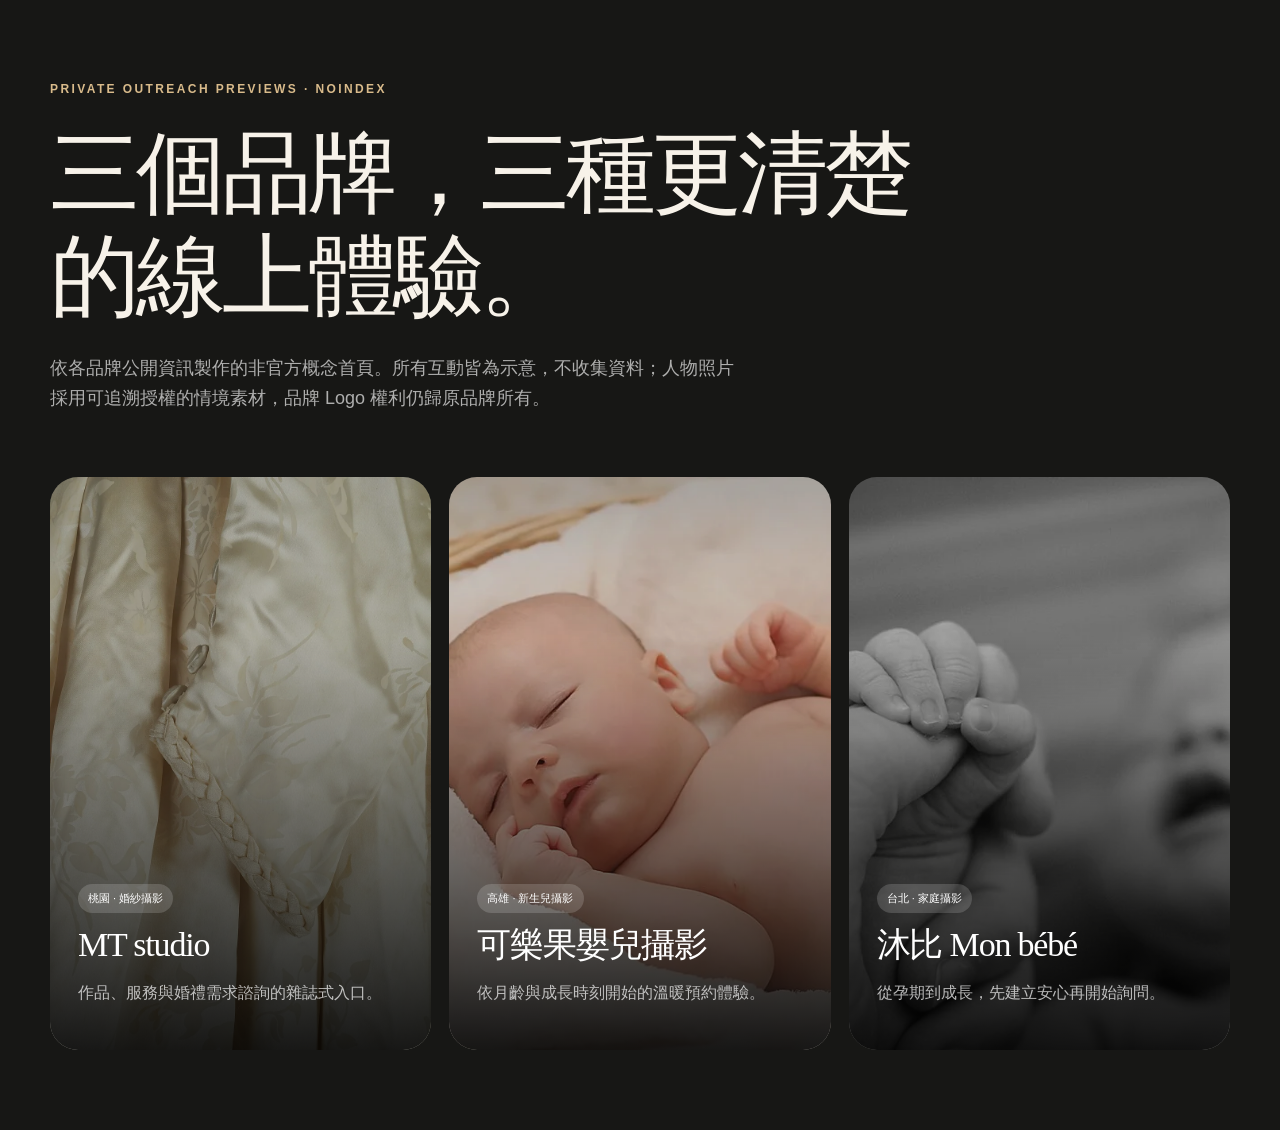
==== index.html @ 1baaf6e8 "feat: add first photography prospect concept demos" ====
<!doctype html>
<html lang="zh-Hant">
<head>
  <meta charset="utf-8">
  <meta name="viewport" content="width=device-width,initial-scale=1">
  <meta name="robots" content="noindex,nofollow,noarchive">
  <meta name="description" content="三間台灣攝影品牌的非官方網站概念提案目錄。">
  <link rel="icon" href="data:image/svg+xml,%3Csvg xmlns='http://www.w3.org/2000/svg' viewBox='0 0 64 64'%3E%3Ccircle cx='32' cy='32' r='28' fill='%239d7d54'/%3E%3C/svg%3E">
  <title>Business Concept Demos｜非官方概念提案</title>
  <link rel="stylesheet" href="assets/site.css">
  <script defer src="assets/site.js"></script>
</head>
<body>
  <main class="directory">
    <div class="directory-wrap">
      <p class="eyebrow">Private outreach previews · noindex</p>
      <h1>三個品牌，三種更清楚的線上體驗。</h1>
      <p class="directory-lead">依各品牌公開資訊製作的非官方概念首頁。所有互動皆為示意，不收集資料；人物照片採用可追溯授權的情境素材，品牌 Logo 權利仍歸原品牌所有。</p>
      <div class="demo-grid">
        <a class="demo-tile reveal" href="mt-studio/">
          <img class="cover" src="assets/images/wedding-dress.webp" alt="MT studio 婚紗網站概念">
          <div class="demo-tile-copy"><span class="pill">桃園 · 婚紗攝影</span><h2>MT studio</h2><p>作品、服務與婚禮需求諮詢的雜誌式入口。</p></div>
        </a>
        <a class="demo-tile reveal" href="colaguo-baby/">
          <img class="cover" src="assets/images/newborn-basket.webp" alt="可樂果嬰兒攝影網站概念">
          <div class="demo-tile-copy"><span class="pill">高雄 · 新生兒攝影</span><h2>可樂果嬰兒攝影</h2><p>依月齡與成長時刻開始的溫暖預約體驗。</p></div>
        </a>
        <a class="demo-tile reveal" href="monbebe/">
          <img class="cover" src="assets/images/baby-finger.webp" alt="沐比專業攝影網站概念">
          <div class="demo-tile-copy"><span class="pill">台北 · 家庭攝影</span><h2>沐比 Mon bébé</h2><p>從孕期到成長，先建立安心再開始詢問。</p></div>
        </a>
      </div>
    </div>
  </main>
</body>
</html>
---- assets/site.css ----
@charset "UTF-8";

:root {
  --page: #f6f2eb;
  --surface: #fffdf9;
  --ink: #1b1a18;
  --muted: #746f68;
  --accent: #9d7d54;
  --accent-soft: #e9dfcf;
  --line: rgba(27, 26, 24, .14);
  --serif: Georgia, "Times New Roman", "Noto Serif TC", serif;
  --sans: -apple-system, BlinkMacSystemFont, "Segoe UI", "Noto Sans TC", sans-serif;
  --shadow: 0 24px 70px rgba(42, 33, 22, .11);
  --radius: 28px;
}

* { box-sizing: border-box; }
html { scroll-behavior: smooth; }
body {
  margin: 0;
  color: var(--ink);
  background: var(--page);
  font-family: var(--sans);
  line-height: 1.65;
  -webkit-font-smoothing: antialiased;
}
body.cola {
  --page: #fff8f0;
  --surface: #fffdf9;
  --ink: #382f2b;
  --muted: #796c65;
  --accent: #dc7568;
  --accent-soft: #f7d8c9;
  --line: rgba(95, 70, 59, .14);
  --shadow: 0 24px 70px rgba(134, 82, 63, .13);
}
body.monbebe {
  --page: #f4f9f7;
  --surface: #fffdfa;
  --ink: #294546;
  --muted: #647979;
  --accent: #53999a;
  --accent-soft: #d6ebe7;
  --line: rgba(40, 76, 76, .14);
  --shadow: 0 24px 70px rgba(60, 108, 108, .12);
}

img { display: block; max-width: 100%; }
a { color: inherit; }
button, input, select, textarea { font: inherit; }
button, a { -webkit-tap-highlight-color: transparent; }

.concept-bar {
  position: relative;
  z-index: 50;
  padding: 8px 20px;
  color: #fff;
  background: var(--ink);
  font-size: 12px;
  letter-spacing: .08em;
  text-align: center;
}
.site-header {
  position: sticky;
  top: 0;
  z-index: 40;
  border-bottom: 1px solid var(--line);
  background: color-mix(in srgb, var(--page) 88%, transparent);
  backdrop-filter: blur(18px);
}
.nav {
  width: min(1180px, calc(100% - 40px));
  height: 76px;
  margin: auto;
  display: flex;
  align-items: center;
  justify-content: space-between;
  gap: 24px;
}
.brand {
  display: inline-flex;
  align-items: center;
  gap: 12px;
  text-decoration: none;
  min-width: 0;
}
.brand img {
  width: 48px;
  height: 48px;
  object-fit: cover;
  border-radius: 50%;
  border: 1px solid var(--line);
  background: white;
}
.brand-copy { line-height: 1.16; min-width: 0; }
.brand-copy strong { display: block; font-family: var(--serif); font-size: 18px; }
.brand-copy span { color: var(--muted); font-size: 11px; letter-spacing: .06em; }
.nav-links { display: flex; align-items: center; gap: 28px; }
.nav-links a { font-size: 13px; text-decoration: none; }
.nav-links a:hover { color: var(--accent); }
.nav-cta, .button {
  display: inline-flex;
  align-items: center;
  justify-content: center;
  min-height: 46px;
  padding: 0 22px;
  border: 1px solid var(--accent);
  border-radius: 999px;
  color: #fff;
  background: var(--accent);
  font-weight: 700;
  text-decoration: none;
  cursor: pointer;
  transition: transform .2s ease, box-shadow .2s ease, background .2s ease;
}
.button:hover, .nav-cta:hover { transform: translateY(-2px); box-shadow: 0 12px 28px color-mix(in srgb, var(--accent) 28%, transparent); }
.button.secondary { color: var(--ink); background: transparent; border-color: var(--line); }
.button.secondary:hover { border-color: var(--accent); color: var(--accent); box-shadow: none; }

.hero {
  width: min(1280px, calc(100% - 32px));
  min-height: 720px;
  margin: 22px auto 0;
  display: grid;
  grid-template-columns: minmax(0, 1.04fr) minmax(360px, .96fr);
  overflow: hidden;
  border-radius: 36px;
  background: var(--surface);
  box-shadow: var(--shadow);
}
.hero-copy {
  padding: clamp(62px, 8vw, 112px) clamp(34px, 7vw, 92px);
  display: flex;
  flex-direction: column;
  justify-content: center;
  position: relative;
}
.hero-copy::before {
  content: "";
  position: absolute;
  width: 260px;
  height: 260px;
  top: -110px;
  left: -80px;
  border-radius: 50%;
  background: var(--accent-soft);
  opacity: .65;
  filter: blur(4px);
}
.eyebrow {
  position: relative;
  margin: 0 0 22px;
  color: var(--accent);
  font-size: 12px;
  font-weight: 800;
  letter-spacing: .2em;
  text-transform: uppercase;
}
h1, h2, h3 { margin-top: 0; line-height: 1.15; }
h1 {
  position: relative;
  max-width: 770px;
  margin-bottom: 26px;
  font-family: var(--serif);
  font-size: clamp(48px, 7vw, 92px);
  font-weight: 500;
  letter-spacing: -.045em;
}
.cola h1 { font-family: var(--sans); font-weight: 850; letter-spacing: -.055em; }
.hero-lead { max-width: 620px; margin: 0 0 34px; color: var(--muted); font-size: clamp(17px, 1.7vw, 21px); }
.hero-actions { display: flex; flex-wrap: wrap; gap: 12px; }
.hero-note { margin-top: 24px; color: var(--muted); font-size: 12px; }
.hero-media { position: relative; min-height: 640px; overflow: hidden; background: var(--accent-soft); }
.hero-media > img { width: 100%; height: 100%; object-fit: cover; }
.hero-media::after { content: ""; position: absolute; inset: 0; background: linear-gradient(180deg, transparent 60%, rgba(20, 18, 15, .35)); }
.hero-caption { position: absolute; z-index: 2; left: 28px; right: 28px; bottom: 26px; display: flex; justify-content: space-between; gap: 12px; color: #fff; font-size: 12px; }
.hero-stamp {
  position: absolute;
  z-index: 3;
  right: 24px;
  top: 24px;
  width: 94px;
  height: 94px;
  display: grid;
  place-items: center;
  padding: 10px;
  border-radius: 50%;
  background: rgba(255,255,255,.9);
  box-shadow: 0 8px 26px rgba(0,0,0,.14);
}
.hero-stamp img { width: 100%; height: 100%; object-fit: contain; border-radius: 50%; }

.section { width: min(1160px, calc(100% - 40px)); margin: 0 auto; padding: 108px 0; }
.section.compact { padding: 76px 0; }
.section-head { display: grid; grid-template-columns: .7fr 1.3fr; gap: 48px; margin-bottom: 48px; align-items: end; }
.section-kicker { margin: 0 0 10px; color: var(--accent); font-size: 12px; font-weight: 800; letter-spacing: .18em; text-transform: uppercase; }
h2 { margin-bottom: 0; font-family: var(--serif); font-size: clamp(38px, 5vw, 66px); font-weight: 500; letter-spacing: -.035em; }
.cola h2 { font-family: var(--sans); font-weight: 830; }
.section-intro { max-width: 620px; margin: 0; color: var(--muted); font-size: 17px; }

.service-grid { display: grid; grid-template-columns: repeat(3, 1fr); gap: 18px; }
.service-card {
  position: relative;
  min-height: 290px;
  padding: 30px;
  overflow: hidden;
  border: 1px solid var(--line);
  border-radius: var(--radius);
  background: var(--surface);
  transition: transform .25s ease, box-shadow .25s ease;
}
.service-card:hover { transform: translateY(-5px); box-shadow: var(--shadow); }
.service-card .num { color: var(--accent); font-family: var(--serif); font-size: 42px; opacity: .65; }
.service-card h3 { margin: 42px 0 12px; font-family: var(--serif); font-size: 28px; font-weight: 500; }
.cola .service-card h3 { font-family: var(--sans); font-weight: 800; }
.service-card p { margin: 0; color: var(--muted); font-size: 14px; }
.service-card::after { content: ""; position: absolute; width: 130px; height: 130px; right: -60px; bottom: -60px; border-radius: 50%; background: var(--accent-soft); }

.story {
  display: grid;
  grid-template-columns: 1fr 1fr;
  gap: 18px;
}
.story-media, .story-copy { min-height: 510px; border-radius: 32px; overflow: hidden; }
.story-media { position: relative; background: var(--accent-soft); }
.story-media img { width: 100%; height: 100%; object-fit: cover; }
.story-copy { padding: clamp(38px, 7vw, 80px); display: flex; flex-direction: column; justify-content: center; background: var(--ink); color: #fff; }
.story-copy .section-kicker { color: var(--accent-soft); }
.story-copy h2 { color: #fff; font-size: clamp(36px, 4.4vw, 60px); }
.story-copy p { color: rgba(255,255,255,.72); font-size: 17px; }
.quote { margin-top: 26px; padding-top: 22px; border-top: 1px solid rgba(255,255,255,.2); font-family: var(--serif); font-size: 21px; }

.steps { counter-reset: step; display: grid; grid-template-columns: repeat(4,1fr); gap: 20px; }
.step { padding: 28px 0; border-top: 1px solid var(--line); }
.step::before { counter-increment: step; content: "0" counter(step); display: block; margin-bottom: 42px; color: var(--accent); font-family: var(--serif); font-size: 32px; }
.step h3 { margin-bottom: 10px; font-size: 17px; }
.step p { margin: 0; color: var(--muted); font-size: 13px; }

.inquiry-wrap {
  display: grid;
  grid-template-columns: .8fr 1.2fr;
  gap: 50px;
  padding: clamp(34px, 6vw, 72px);
  border-radius: 36px;
  background: var(--surface);
  box-shadow: var(--shadow);
}
.inquiry-copy h2 { font-size: clamp(36px, 4vw, 58px); }
.inquiry-copy p { color: var(--muted); }
.contact-list { display: grid; gap: 8px; margin-top: 30px; }
.contact-list a { color: var(--accent); text-decoration: none; word-break: break-word; }
.demo-form { display: grid; grid-template-columns: 1fr 1fr; gap: 16px; }
.field { display: grid; gap: 7px; }
.field.full { grid-column: 1 / -1; }
.field label { color: var(--muted); font-size: 12px; font-weight: 700; letter-spacing: .04em; }
.field input, .field select, .field textarea {
  width: 100%;
  border: 1px solid var(--line);
  border-radius: 14px;
  padding: 13px 15px;
  color: var(--ink);
  background: var(--page);
  outline: none;
}
.field textarea { min-height: 120px; resize: vertical; }
.field input:focus, .field select:focus, .field textarea:focus { border-color: var(--accent); box-shadow: 0 0 0 3px color-mix(in srgb, var(--accent) 14%, transparent); }
.form-note { grid-column: 1 / -1; margin: 0; color: var(--muted); font-size: 11px; }
.form-result { grid-column: 1 / -1; display: none; padding: 14px 16px; border-radius: 12px; color: var(--ink); background: var(--accent-soft); }
.form-result.show { display: block; }

.site-footer { margin-top: 90px; padding: 48px 20px; border-top: 1px solid var(--line); }
.footer-inner { width: min(1160px, 100%); margin: auto; display: flex; justify-content: space-between; align-items: flex-start; gap: 30px; }
.footer-brand { max-width: 580px; }
.footer-brand strong { font-family: var(--serif); font-size: 22px; }
.footer-brand p, .credits { color: var(--muted); font-size: 12px; }
.credits { max-width: 480px; text-align: right; }
.credits a { color: var(--accent); }

.reveal { opacity: 0; transform: translateY(24px); transition: opacity .7s ease, transform .7s ease; }
.reveal.visible { opacity: 1; transform: none; }

/* Demo directory */
.directory { min-height: 100vh; padding: 80px 20px; background: #171715; color: #f7f2e9; }
.directory-wrap { width: min(1180px, 100%); margin: auto; }
.directory .eyebrow { color: #d9bb8b; }
.directory h1 { max-width: 880px; }
.directory-lead { max-width: 700px; color: rgba(255,255,255,.65); font-size: 18px; }
.demo-grid { display: grid; grid-template-columns: repeat(3, 1fr); gap: 18px; margin-top: 64px; }
.demo-tile { min-height: 480px; position: relative; overflow: hidden; border-radius: 28px; background: #282824; color: white; text-decoration: none; }
.demo-tile img.cover { width: 100%; height: 100%; object-fit: cover; opacity: .76; transition: transform .55s ease, opacity .35s ease; }
.demo-tile::after { content: ""; position: absolute; inset: 0; background: linear-gradient(180deg, transparent 28%, rgba(0,0,0,.86)); }
.demo-tile:hover img.cover { transform: scale(1.045); opacity: .88; }
.demo-tile-copy { position: absolute; z-index: 2; inset: auto 28px 28px; }
.demo-tile-copy .pill { display: inline-block; margin-bottom: 12px; padding: 5px 10px; border-radius: 999px; background: rgba(255,255,255,.16); font-size: 11px; }
.demo-tile-copy h2 { font-size: 34px; }
.demo-tile-copy p { color: rgba(255,255,255,.7); }

@media (max-width: 900px) {
  .nav-links a:not(.nav-cta) { display: none; }
  .hero { min-height: auto; grid-template-columns: 1fr; }
  .hero-media { min-height: 510px; order: -1; }
  .hero-copy { padding: 62px 30px; }
  .section-head, .story, .inquiry-wrap { grid-template-columns: 1fr; }
  .service-grid { grid-template-columns: 1fr 1fr; }
  .steps { grid-template-columns: 1fr 1fr; }
  .demo-grid { grid-template-columns: 1fr; }
  .demo-tile { min-height: 420px; }
  .footer-inner { flex-direction: column; }
  .credits { text-align: left; }
}

@media (max-width: 560px) {
  .concept-bar { padding-inline: 12px; font-size: 10px; }
  .nav { width: min(100% - 24px, 1180px); height: 68px; }
  .brand img { width: 42px; height: 42px; }
  .brand-copy strong { font-size: 15px; white-space: nowrap; overflow: hidden; text-overflow: ellipsis; max-width: 170px; }
  .brand-copy span { display: none; }
  .nav-cta { min-height: 40px; padding: 0 15px; font-size: 12px; }
  .hero { width: calc(100% - 16px); border-radius: 24px; margin-top: 8px; }
  .hero-media { min-height: 430px; }
  .hero-stamp { width: 76px; height: 76px; }
  .hero-copy { padding: 50px 24px 58px; }
  h1 { font-size: clamp(44px, 14vw, 64px); }
  .hero-actions { display: grid; }
  .section { width: calc(100% - 28px); padding: 78px 0; }
  .section-head { gap: 20px; margin-bottom: 30px; }
  .service-grid, .steps { grid-template-columns: 1fr; }
  .service-card { min-height: 250px; }
  .story-media, .story-copy { min-height: 420px; border-radius: 24px; }
  .inquiry-wrap { padding: 30px 20px; border-radius: 24px; }
  .demo-form { grid-template-columns: 1fr; }
  .field.full { grid-column: auto; }
  .demo-form .button, .form-note, .form-result { grid-column: auto; }
}

@media (prefers-reduced-motion: reduce) {
  html { scroll-behavior: auto; }
  *, *::before, *::after { animation-duration: .01ms !important; animation-iteration-count: 1 !important; transition-duration: .01ms !important; }
  .reveal { opacity: 1; transform: none; }
}
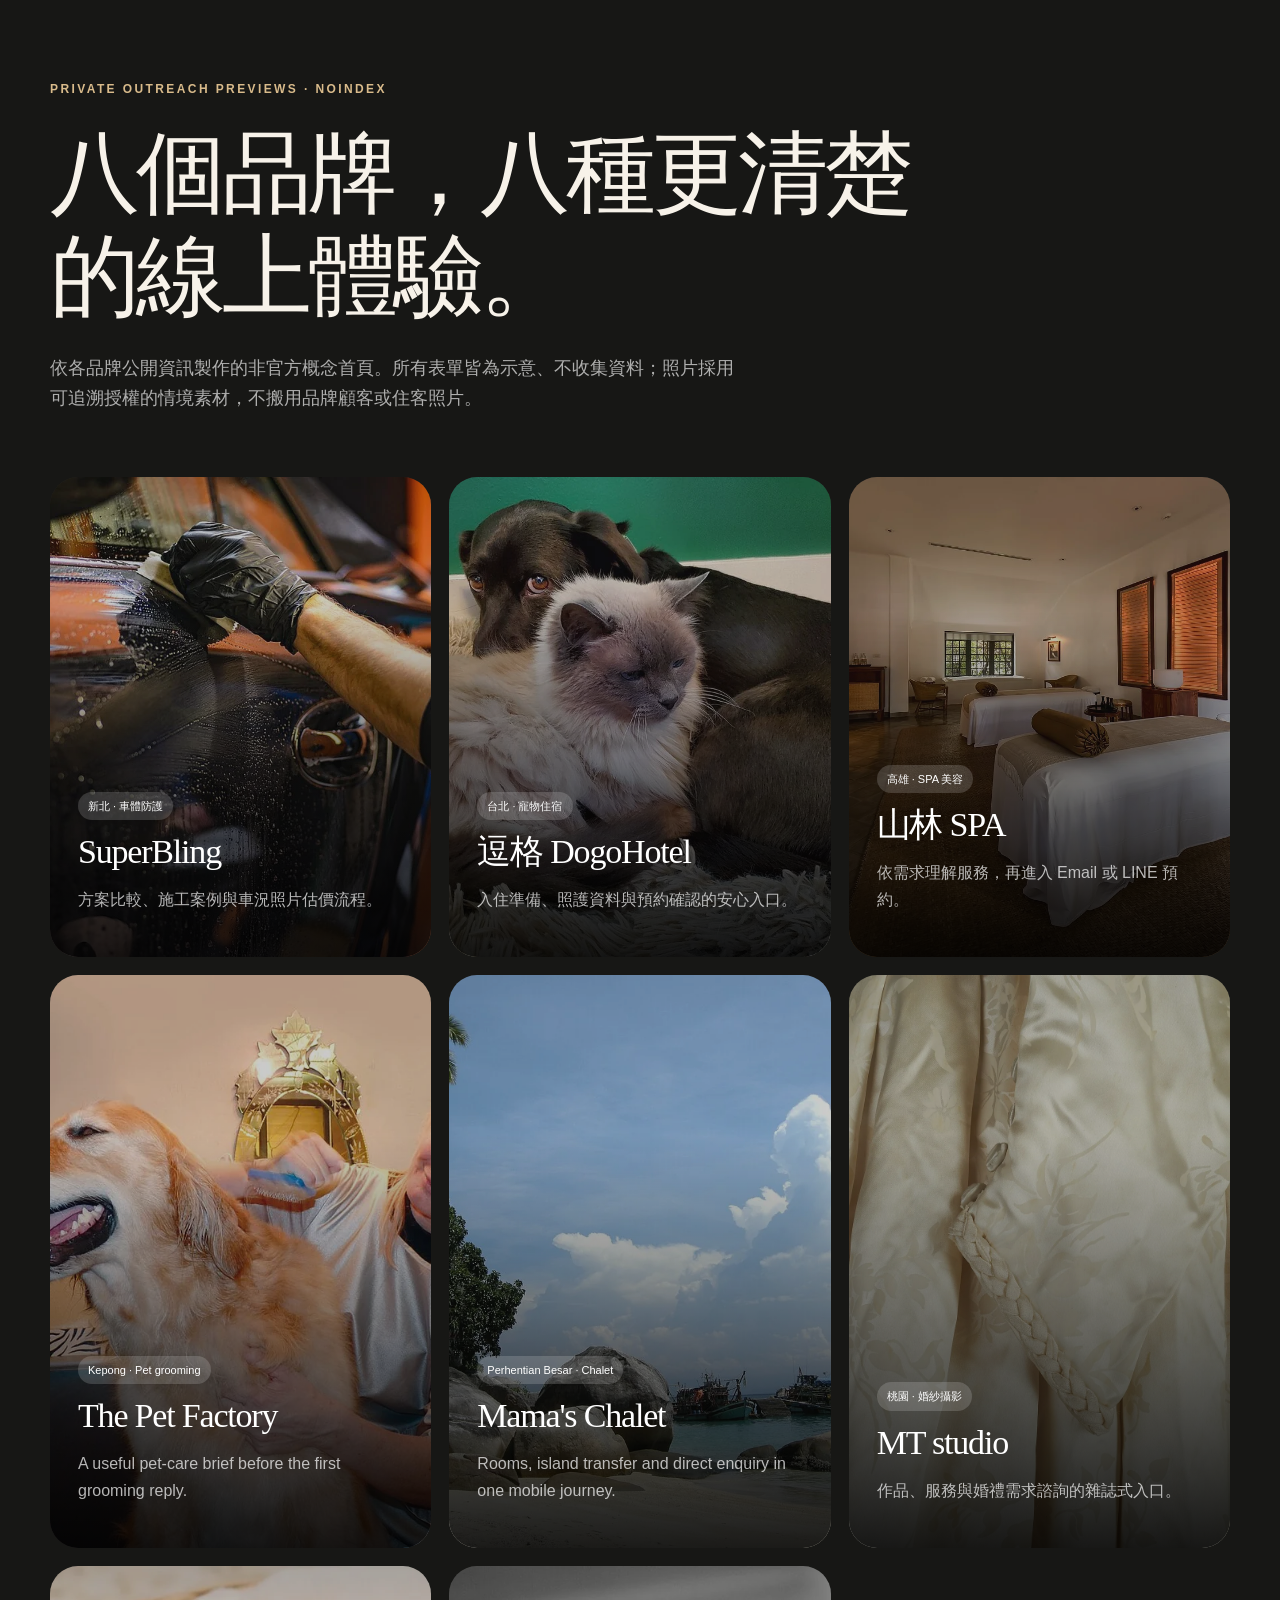
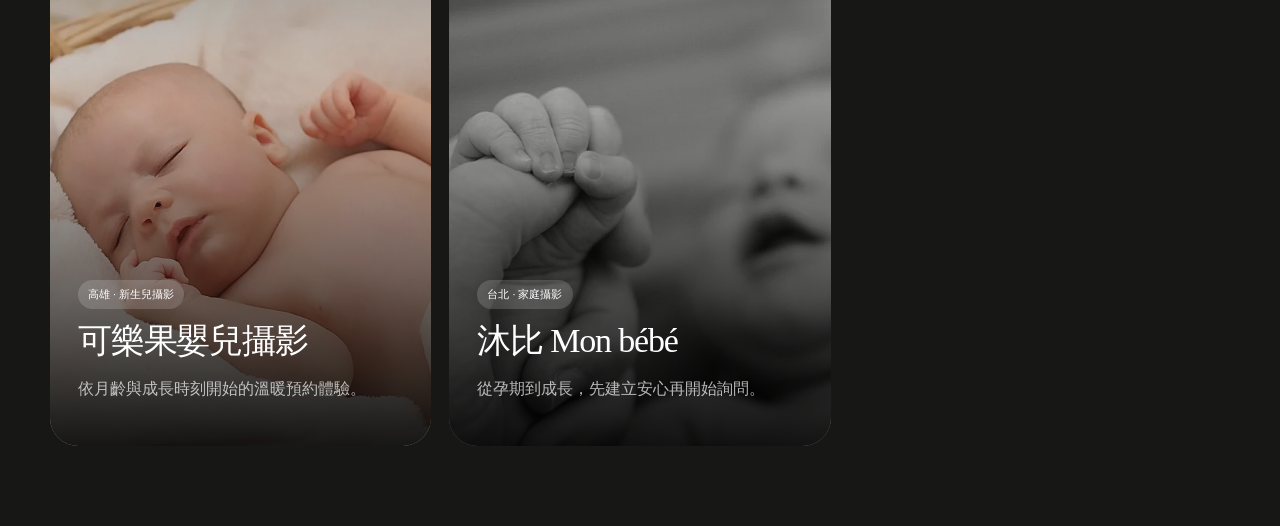
==== commit feec1e52: "feat: add five email-first prospect demos" ====
--- a/index.html
+++ b/index.html
@@ -4,7 +4,7 @@
   <meta charset="utf-8">
   <meta name="viewport" content="width=device-width,initial-scale=1">
   <meta name="robots" content="noindex,nofollow,noarchive">
-  <meta name="description" content="三間台灣攝影品牌的非官方網站概念提案目錄。">
+  <meta name="description" content="八個在地品牌的非官方網站概念提案目錄。">
   <link rel="icon" href="data:image/svg+xml,%3Csvg xmlns='http://www.w3.org/2000/svg' viewBox='0 0 64 64'%3E%3Ccircle cx='32' cy='32' r='28' fill='%239d7d54'/%3E%3C/svg%3E">
   <title>Business Concept Demos｜非官方概念提案</title>
   <link rel="stylesheet" href="assets/site.css">
@@ -14,21 +14,17 @@
   <main class="directory">
     <div class="directory-wrap">
       <p class="eyebrow">Private outreach previews · noindex</p>
-      <h1>三個品牌，三種更清楚的線上體驗。</h1>
-      <p class="directory-lead">依各品牌公開資訊製作的非官方概念首頁。所有互動皆為示意，不收集資料；人物照片採用可追溯授權的情境素材，品牌 Logo 權利仍歸原品牌所有。</p>
+      <h1>八個品牌，八種更清楚的線上體驗。</h1>
+      <p class="directory-lead">依各品牌公開資訊製作的非官方概念首頁。所有表單皆為示意、不收集資料；照片採用可追溯授權的情境素材，不搬用品牌顧客或住客照片。</p>
       <div class="demo-grid">
-        <a class="demo-tile reveal" href="mt-studio/">
-          <img class="cover" src="assets/images/wedding-dress.webp" alt="MT studio 婚紗網站概念">
-          <div class="demo-tile-copy"><span class="pill">桃園 · 婚紗攝影</span><h2>MT studio</h2><p>作品、服務與婚禮需求諮詢的雜誌式入口。</p></div>
-        </a>
-        <a class="demo-tile reveal" href="colaguo-baby/">
-          <img class="cover" src="assets/images/newborn-basket.webp" alt="可樂果嬰兒攝影網站概念">
-          <div class="demo-tile-copy"><span class="pill">高雄 · 新生兒攝影</span><h2>可樂果嬰兒攝影</h2><p>依月齡與成長時刻開始的溫暖預約體驗。</p></div>
-        </a>
-        <a class="demo-tile reveal" href="monbebe/">
-          <img class="cover" src="assets/images/baby-finger.webp" alt="沐比專業攝影網站概念">
-          <div class="demo-tile-copy"><span class="pill">台北 · 家庭攝影</span><h2>沐比 Mon bébé</h2><p>從孕期到成長，先建立安心再開始詢問。</p></div>
-        </a>
+        <a class="demo-tile reveal" href="superbling/"><img class="cover" src="assets/images/car-polish.webp" alt="SuperBling 車體防護網站概念"><div class="demo-tile-copy"><span class="pill">新北 · 車體防護</span><h2>SuperBling</h2><p>方案比較、施工案例與車況照片估價流程。</p></div></a>
+        <a class="demo-tile reveal" href="dogohotel/"><img class="cover" src="assets/images/pet-cuddle.webp" alt="逗格寵物旅館網站概念"><div class="demo-tile-copy"><span class="pill">台北 · 寵物住宿</span><h2>逗格 DogoHotel</h2><p>入住準備、照護資料與預約確認的安心入口。</p></div></a>
+        <a class="demo-tile reveal" href="shanlin-spa/"><img class="cover" src="assets/images/spa-room.webp" alt="山林 SPA 網站概念"><div class="demo-tile-copy"><span class="pill">高雄 · SPA 美容</span><h2>山林 SPA</h2><p>依需求理解服務，再進入 Email 或 LINE 預約。</p></div></a>
+        <a class="demo-tile reveal" href="the-pet-factory/"><img class="cover" src="assets/images/dog-grooming.webp" alt="The Pet Factory website concept"><div class="demo-tile-copy"><span class="pill">Kepong · Pet grooming</span><h2>The Pet Factory</h2><p>A useful pet-care brief before the first grooming reply.</p></div></a>
+        <a class="demo-tile reveal" href="mamas-chalet/"><img class="cover" src="assets/images/perhentian-beach.webp" alt="Mama's Chalet website concept"><div class="demo-tile-copy"><span class="pill">Perhentian Besar · Chalet</span><h2>Mama's Chalet</h2><p>Rooms, island transfer and direct enquiry in one mobile journey.</p></div></a>
+        <a class="demo-tile reveal" href="mt-studio/"><img class="cover" src="assets/images/wedding-dress.webp" alt="MT studio 婚紗網站概念"><div class="demo-tile-copy"><span class="pill">桃園 · 婚紗攝影</span><h2>MT studio</h2><p>作品、服務與婚禮需求諮詢的雜誌式入口。</p></div></a>
+        <a class="demo-tile reveal" href="colaguo-baby/"><img class="cover" src="assets/images/newborn-basket.webp" alt="可樂果嬰兒攝影網站概念"><div class="demo-tile-copy"><span class="pill">高雄 · 新生兒攝影</span><h2>可樂果嬰兒攝影</h2><p>依月齡與成長時刻開始的溫暖預約體驗。</p></div></a>
+        <a class="demo-tile reveal" href="monbebe/"><img class="cover" src="assets/images/baby-finger.webp" alt="沐比專業攝影網站概念"><div class="demo-tile-copy"><span class="pill">台北 · 家庭攝影</span><h2>沐比 Mon bébé</h2><p>從孕期到成長，先建立安心再開始詢問。</p></div></a>
       </div>
     </div>
   </main>
--- a/assets/site.css
+++ b/assets/site.css
@@ -44,6 +44,56 @@
   --line: rgba(40, 76, 76, .14);
   --shadow: 0 24px 70px rgba(60, 108, 108, .12);
 }
+body.superbling {
+  --page: #0e1316;
+  --surface: #171e23;
+  --ink: #edf7fb;
+  --muted: #9babb3;
+  --accent: #2ec5ff;
+  --accent-soft: #153747;
+  --line: rgba(218, 240, 248, .14);
+  --shadow: 0 24px 70px rgba(0, 0, 0, .34);
+}
+body.dogo {
+  --page: #f8f1e8;
+  --surface: #fffdf8;
+  --ink: #2f3531;
+  --muted: #74766f;
+  --accent: #e36f51;
+  --accent-soft: #f7d5c5;
+  --line: rgba(65, 72, 65, .14);
+  --shadow: 0 24px 70px rgba(91, 72, 49, .13);
+}
+body.shanlin {
+  --page: #f0f3ea;
+  --surface: #fbfcf7;
+  --ink: #29352b;
+  --muted: #6b766b;
+  --accent: #6c8a69;
+  --accent-soft: #dce6d5;
+  --line: rgba(44, 66, 46, .15);
+  --shadow: 0 24px 70px rgba(48, 70, 49, .13);
+}
+body.petfactory {
+  --page: #fff7ed;
+  --surface: #fffdf9;
+  --ink: #263d3b;
+  --muted: #6e7974;
+  --accent: #ef7d57;
+  --accent-soft: #f9d9c9;
+  --line: rgba(48, 75, 72, .14);
+  --shadow: 0 24px 70px rgba(116, 72, 48, .13);
+}
+body.mamas {
+  --page: #edf7f4;
+  --surface: #fffdf8;
+  --ink: #173d3c;
+  --muted: #607a77;
+  --accent: #0c8c88;
+  --accent-soft: #cce9e2;
+  --line: rgba(24, 78, 74, .15);
+  --shadow: 0 24px 70px rgba(21, 83, 79, .13);
+}
 
 img { display: block; max-width: 100%; }
 a { color: inherit; }
@@ -91,6 +141,21 @@
   border-radius: 50%;
   border: 1px solid var(--line);
   background: white;
+}
+.brand-mark {
+  width: 48px;
+  height: 48px;
+  flex: 0 0 auto;
+  display: grid;
+  place-items: center;
+  border: 1px solid var(--line);
+  border-radius: 50%;
+  color: #fff;
+  background: var(--accent);
+  font-family: var(--serif);
+  font-size: 17px;
+  font-weight: 800;
+  letter-spacing: -.02em;
 }
 .brand-copy { line-height: 1.16; min-width: 0; }
 .brand-copy strong { display: block; font-family: var(--serif); font-size: 18px; }
@@ -189,6 +254,23 @@
   box-shadow: 0 8px 26px rgba(0,0,0,.14);
 }
 .hero-stamp img { width: 100%; height: 100%; object-fit: contain; border-radius: 50%; }
+.hero-stamp.text-stamp {
+  display: flex;
+  flex-direction: column;
+  align-items: center;
+  justify-content: center;
+  color: var(--ink);
+  line-height: 1;
+}
+.hero-stamp.text-stamp strong { color: var(--accent); font-family: var(--serif); font-size: 25px; }
+.hero-stamp.text-stamp span { margin-top: 7px; color: var(--muted); font-size: 8px; font-weight: 800; letter-spacing: .2em; }
+
+.superbling .concept-bar { color: #dff7ff; background: #05080a; }
+.superbling .story-copy { background: #05080a; }
+.superbling .button, .superbling .nav-cta { color: #071318; }
+.superbling .button.secondary { color: var(--ink); }
+.superbling .field input::placeholder, .superbling .field textarea::placeholder { color: #7f9098; }
+.mamas .hero-caption { text-shadow: 0 2px 8px rgba(0,0,0,.7); }
 
 .section { width: min(1160px, calc(100% - 40px)); margin: 0 auto; padding: 108px 0; }
 .section.compact { padding: 76px 0; }
@@ -313,6 +395,7 @@
   .concept-bar { padding-inline: 12px; font-size: 10px; }
   .nav { width: min(100% - 24px, 1180px); height: 68px; }
   .brand img { width: 42px; height: 42px; }
+  .brand-mark { width: 42px; height: 42px; font-size: 15px; }
   .brand-copy strong { font-size: 15px; white-space: nowrap; overflow: hidden; text-overflow: ellipsis; max-width: 170px; }
   .brand-copy span { display: none; }
   .nav-cta { min-height: 40px; padding: 0 15px; font-size: 12px; }
